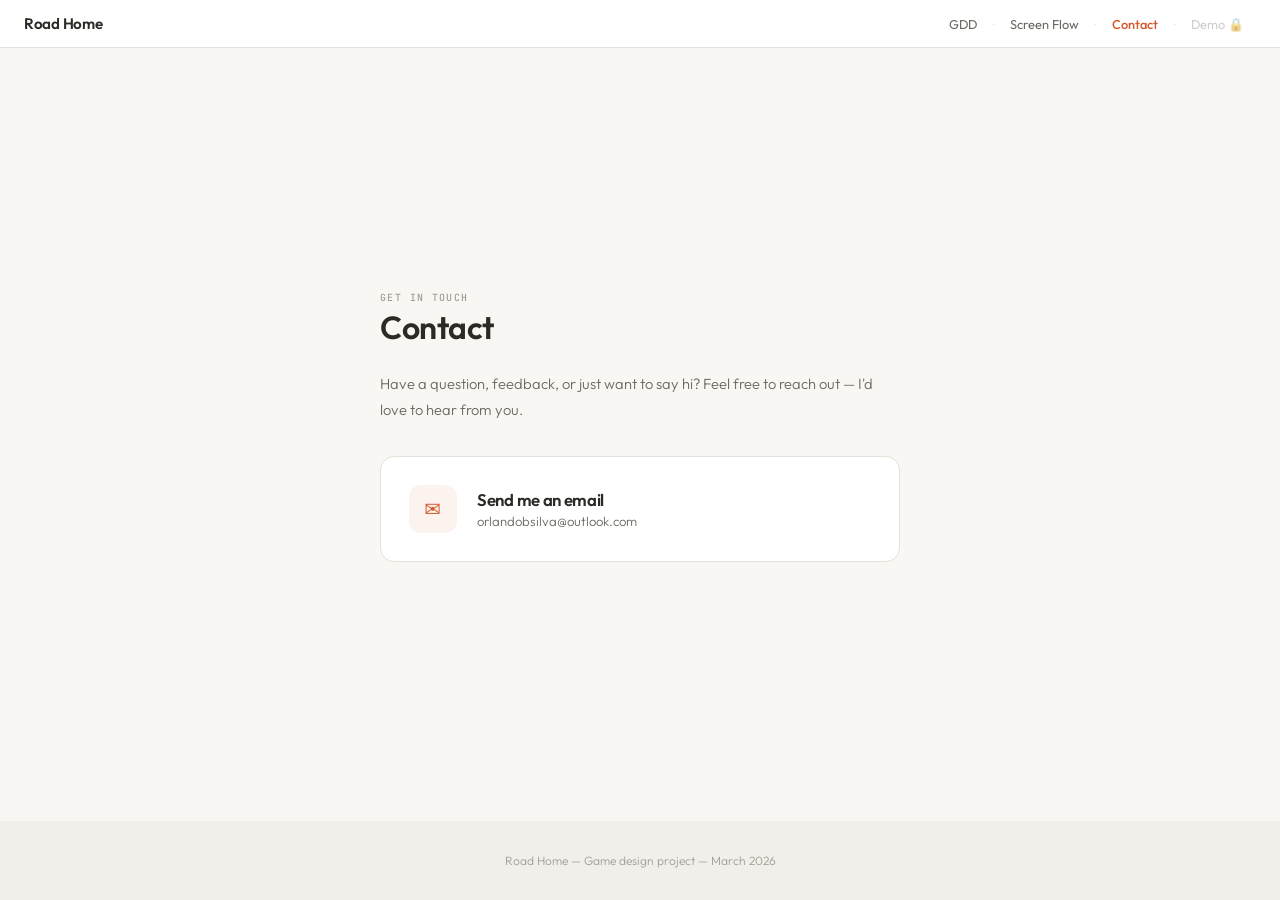
==== contact.html @ 8baa341f "Add Contact page, newsletter placeholder, and nav update - New contact.html with mailto link (orland" ====
<!DOCTYPE html>
<html lang="en">
<head>
<meta charset="UTF-8">
<meta name="viewport" content="width=device-width, initial-scale=1.0">
<title>Road Home — Contact</title>
<link href="https://fonts.googleapis.com/css2?family=Outfit:wght@300;400;500;600;700&family=JetBrains+Mono:wght@400;500&display=swap" rel="stylesheet">
<link rel="stylesheet" href="shared-nav.css">
<style>
  :root {
    --bg: #F9F7F3;
    --card: #FFFFFF;
    --surface: #F1EFE9;
    --text: #2C2A25;
    --muted: #6B6862;
    --faint: #A09D96;
    --border: #E4E1DA;
    --accent: #D4582A;
    --accent-soft: rgba(212,88,42,0.08);
    --font: 'Outfit', system-ui, sans-serif;
    --mono: 'JetBrains Mono', monospace;
  }
  *, *::before, *::after { margin: 0; padding: 0; box-sizing: border-box; }
  body {
    font-family: var(--font);
    background: var(--bg);
    color: var(--text);
    min-height: 100vh;
    display: flex;
    flex-direction: column;
  }
  .contact-screen {
    flex: 1;
    display: flex;
    align-items: center;
    justify-content: center;
    padding: 6rem 2rem 4rem;
  }
  .contact-inner {
    max-width: 520px;
    width: 100%;
  }
  .section-label {
    font-family: var(--mono);
    font-size: 0.62rem;
    font-weight: 500;
    text-transform: uppercase;
    letter-spacing: 0.14em;
    color: var(--faint);
    margin-bottom: 0.25rem;
  }
  .section-title {
    font-size: 2rem;
    font-weight: 600;
    letter-spacing: -0.5px;
    line-height: 1.2;
    margin-bottom: 1.5rem;
  }
  .contact-text {
    font-size: 0.92rem;
    color: var(--muted);
    font-weight: 300;
    line-height: 1.8;
    margin-bottom: 2rem;
  }
  .contact-card {
    background: var(--card);
    border: 1px solid var(--border);
    border-radius: 14px;
    padding: 1.75rem;
    text-decoration: none;
    color: var(--text);
    display: flex;
    align-items: center;
    gap: 1.25rem;
    transition: all 0.2s;
  }
  .contact-card:hover {
    border-color: var(--accent);
    transform: translateY(-2px);
    box-shadow: 0 8px 30px rgba(0,0,0,0.06);
  }
  .contact-icon {
    width: 48px;
    height: 48px;
    border-radius: 12px;
    display: flex;
    align-items: center;
    justify-content: center;
    font-size: 20px;
    background: var(--accent-soft);
    color: var(--accent);
    flex-shrink: 0;
  }
  .contact-card-body h2 {
    font-size: 1.05rem;
    font-weight: 600;
    letter-spacing: -0.3px;
    margin-bottom: 0.2rem;
  }
  .contact-card-body p {
    font-size: 0.82rem;
    color: var(--muted);
    font-weight: 300;
  }
  .footer {
    text-align: center;
    padding: 2rem;
    font-size: 0.75rem;
    color: var(--faint);
    font-weight: 300;
    background: var(--surface);
  }
</style>
</head>
<body>
<script src="shared-nav.js"></script>

<div class="contact-screen">
  <div class="contact-inner">
    <div class="section-label">Get in touch</div>
    <div class="section-title">Contact</div>
    <p class="contact-text">Have a question, feedback, or just want to say hi? Feel free to reach out — I'd love to hear from you.</p>
    <a class="contact-card" href="mailto:orlandobsilva@outlook.com">
      <div class="contact-icon">&#9993;</div>
      <div class="contact-card-body">
        <h2>Send me an email</h2>
        <p>orlandobsilva@outlook.com</p>
      </div>
    </a>
  </div>
</div>

<div class="footer">Road Home &mdash; Game design project &mdash; March 2026</div>
</body>
</html>
---- shared-nav.css ----
/* Shared navigation header styles */
.nav-header {
  position: fixed;
  top: 0; left: 0; right: 0;
  height: 48px;
  background: var(--card, #FFFFFF);
  border-bottom: 1px solid var(--border, #E4E1DA);
  display: flex;
  align-items: center;
  justify-content: space-between;
  padding: 0 1.5rem;
  z-index: 200;
  font-size: 0.82rem;
}
.nav-header-title {
  font-weight: 600;
  letter-spacing: -0.3px;
  color: var(--text, #2C2A25);
  font-size: 0.95rem;
  text-decoration: none;
  transition: color 0.15s;
}
.nav-header-title:hover { color: var(--accent, #D4582A); }
.nav-header-tabs {
  display: flex;
  align-items: center;
  gap: 0.25rem;
}
.nav-header-tabs a {
  text-decoration: none;
  color: var(--muted, #6B6862);
  font-size: 0.8rem;
  font-weight: 400;
  padding: 0.35rem 0.75rem;
  border-radius: 6px;
  transition: all 0.15s;
}
.nav-header-tabs a:hover { color: var(--text, #2C2A25); background: var(--surface, #F1EFE9); }
.nav-header-tabs a.active {
  color: var(--accent, #D4582A);
  font-weight: 500;
}
.nav-sep {
  color: var(--border, #E4E1DA);
  font-size: 0.7rem;
  user-select: none;
}
.nav-tab-locked {
  color: var(--faint, #A09D96);
  opacity: 0.5;
  font-size: 0.8rem;
  font-weight: 400;
  padding: 0.35rem 0.75rem;
  cursor: default;
}
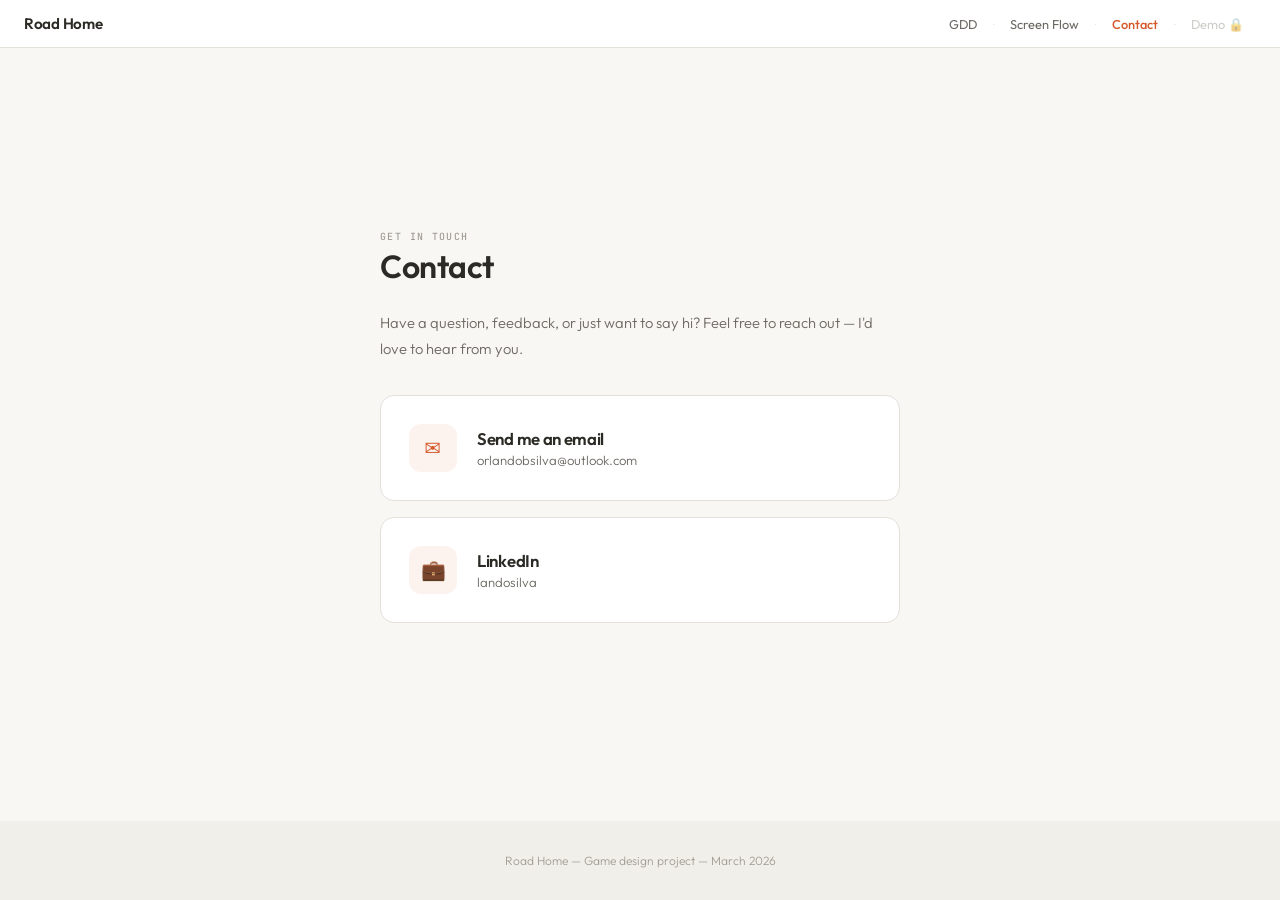
==== commit f30d0c66: "Add LinkedIn link to Contact page Co-Authored-By: Claude Opus 4.6 (1M context) <noreply@anthropic.co" ====
--- a/contact.html
+++ b/contact.html
@@ -103,6 +103,9 @@
     color: var(--muted);
     font-weight: 300;
   }
+  .contact-card + .contact-card {
+    margin-top: 1rem;
+  }
   .footer {
     text-align: center;
     padding: 2rem;
@@ -128,6 +131,13 @@
         <p>orlandobsilva@outlook.com</p>
       </div>
     </a>
+    <a class="contact-card" href="https://www.linkedin.com/in/landosilva" target="_blank" rel="noopener">
+      <div class="contact-icon">&#128188;</div>
+      <div class="contact-card-body">
+        <h2>LinkedIn</h2>
+        <p>landosilva</p>
+      </div>
+    </a>
   </div>
 </div>
 
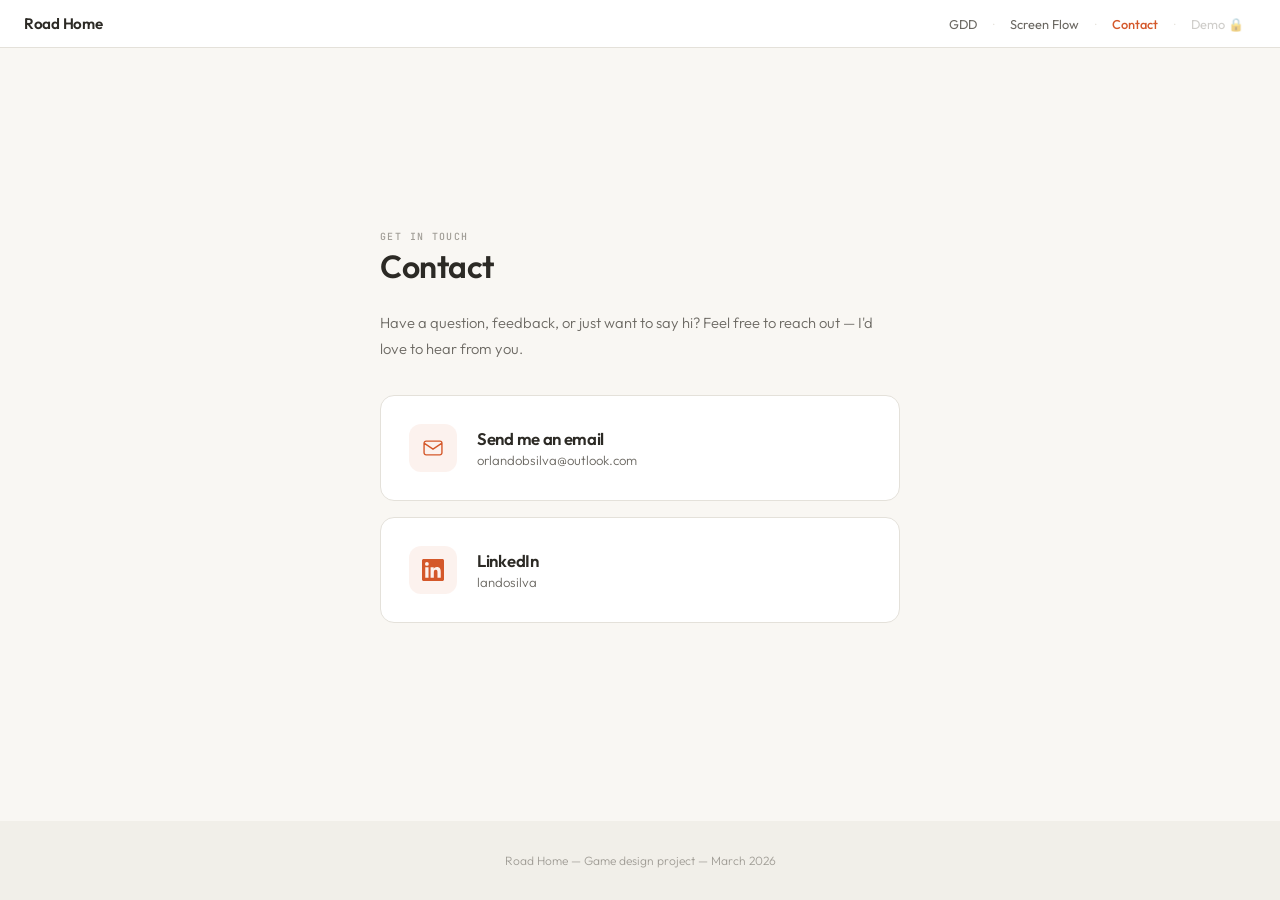
==== commit 821cefd6: "Replace emoji icons with SVGs on Contact page Co-Authored-By: Claude Opus 4.6 (1M context) <noreply@" ====
--- a/contact.html
+++ b/contact.html
@@ -125,14 +125,14 @@
     <div class="section-title">Contact</div>
     <p class="contact-text">Have a question, feedback, or just want to say hi? Feel free to reach out — I'd love to hear from you.</p>
     <a class="contact-card" href="mailto:orlandobsilva@outlook.com">
-      <div class="contact-icon">&#9993;</div>
+      <div class="contact-icon"><svg width="22" height="22" fill="none" stroke="currentColor" stroke-width="1.5" viewBox="0 0 24 24"><path d="M21.75 6.75v10.5a2.25 2.25 0 01-2.25 2.25H4.5a2.25 2.25 0 01-2.25-2.25V6.75m19.5 0A2.25 2.25 0 0019.5 4.5H4.5a2.25 2.25 0 00-2.25 2.25m19.5 0l-9.75 6.5-9.75-6.5"/></svg></div>
       <div class="contact-card-body">
         <h2>Send me an email</h2>
         <p>orlandobsilva@outlook.com</p>
       </div>
     </a>
     <a class="contact-card" href="https://www.linkedin.com/in/landosilva" target="_blank" rel="noopener">
-      <div class="contact-icon">&#128188;</div>
+      <div class="contact-icon"><svg width="22" height="22" fill="currentColor" viewBox="0 0 24 24"><path d="M20.447 20.452h-3.554v-5.569c0-1.328-.027-3.037-1.852-3.037-1.853 0-2.136 1.445-2.136 2.939v5.667H9.351V9h3.414v1.561h.046c.477-.9 1.637-1.85 3.37-1.85 3.601 0 4.267 2.37 4.267 5.455v6.286zM5.337 7.433a2.062 2.062 0 01-2.063-2.065 2.064 2.064 0 112.063 2.065zm1.782 13.019H3.555V9h3.564v11.452zM22.225 0H1.771C.792 0 0 .774 0 1.729v20.542C0 23.227.792 24 1.771 24h20.451C23.2 24 24 23.227 24 22.271V1.729C24 .774 23.2 0 22.222 0h.003z"/></svg></div>
       <div class="contact-card-body">
         <h2>LinkedIn</h2>
         <p>landosilva</p>
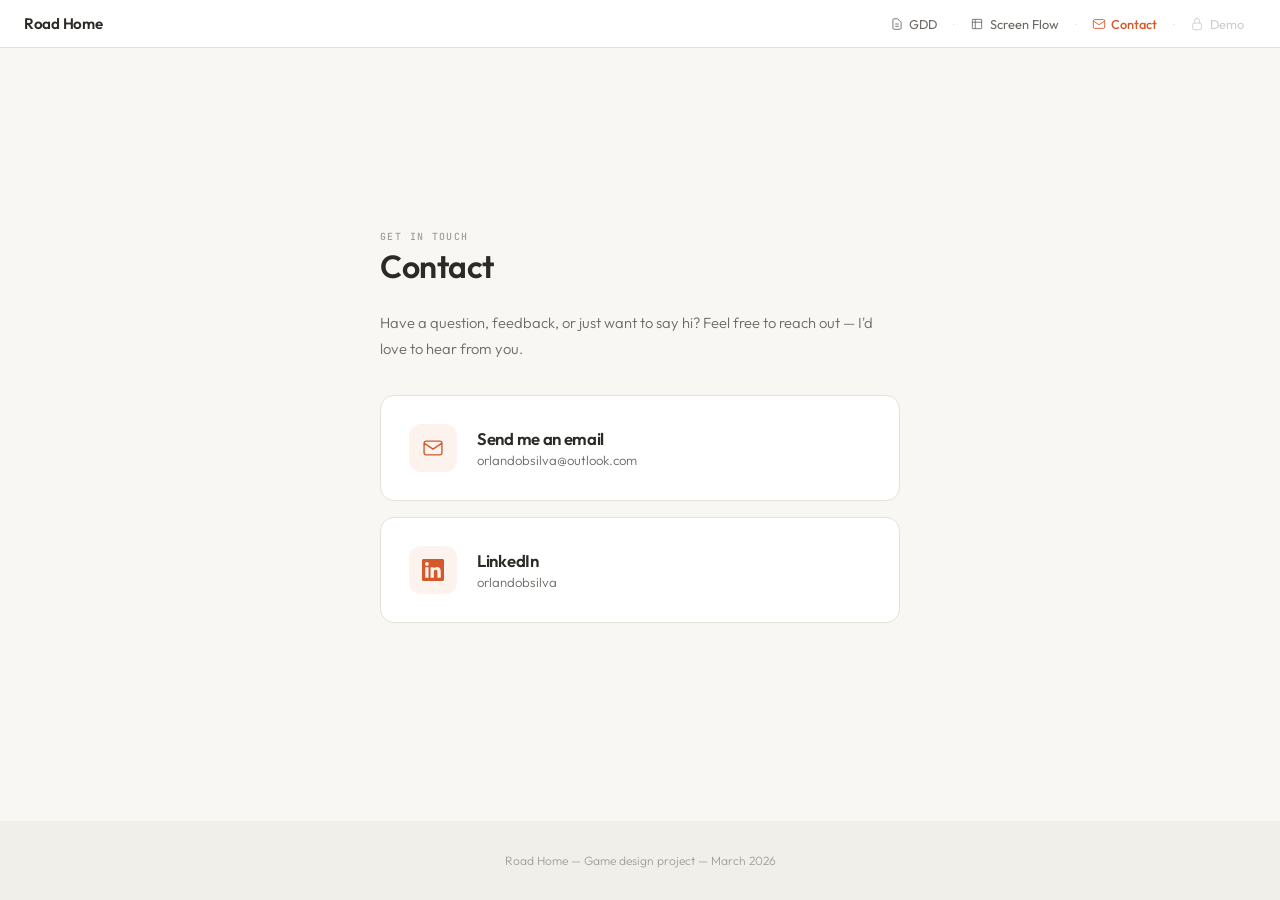
==== commit 8faef873: "Hide support section, fix LinkedIn URL, add icons to nav header - Hide support section on landing pa" ====
--- a/contact.html
+++ b/contact.html
@@ -131,11 +131,11 @@
         <p>orlandobsilva@outlook.com</p>
       </div>
     </a>
-    <a class="contact-card" href="https://www.linkedin.com/in/landosilva" target="_blank" rel="noopener">
+    <a class="contact-card" href="https://www.linkedin.com/in/orlandobsilva" target="_blank" rel="noopener">
       <div class="contact-icon"><svg width="22" height="22" fill="currentColor" viewBox="0 0 24 24"><path d="M20.447 20.452h-3.554v-5.569c0-1.328-.027-3.037-1.852-3.037-1.853 0-2.136 1.445-2.136 2.939v5.667H9.351V9h3.414v1.561h.046c.477-.9 1.637-1.85 3.37-1.85 3.601 0 4.267 2.37 4.267 5.455v6.286zM5.337 7.433a2.062 2.062 0 01-2.063-2.065 2.064 2.064 0 112.063 2.065zm1.782 13.019H3.555V9h3.564v11.452zM22.225 0H1.771C.792 0 0 .774 0 1.729v20.542C0 23.227.792 24 1.771 24h20.451C23.2 24 24 23.227 24 22.271V1.729C24 .774 23.2 0 22.222 0h.003z"/></svg></div>
       <div class="contact-card-body">
         <h2>LinkedIn</h2>
-        <p>landosilva</p>
+        <p>orlandobsilva</p>
       </div>
     </a>
   </div>
--- a/shared-nav.css
+++ b/shared-nav.css
@@ -26,6 +26,15 @@
   align-items: center;
   gap: 0.25rem;
 }
+.nav-header-tabs a, .nav-tab-locked {
+  display: inline-flex;
+  align-items: center;
+  gap: 0.35rem;
+}
+.nav-header-tabs a svg, .nav-tab-locked svg {
+  vertical-align: middle;
+  flex-shrink: 0;
+}
 .nav-header-tabs a {
   text-decoration: none;
   color: var(--muted, #6B6862);
